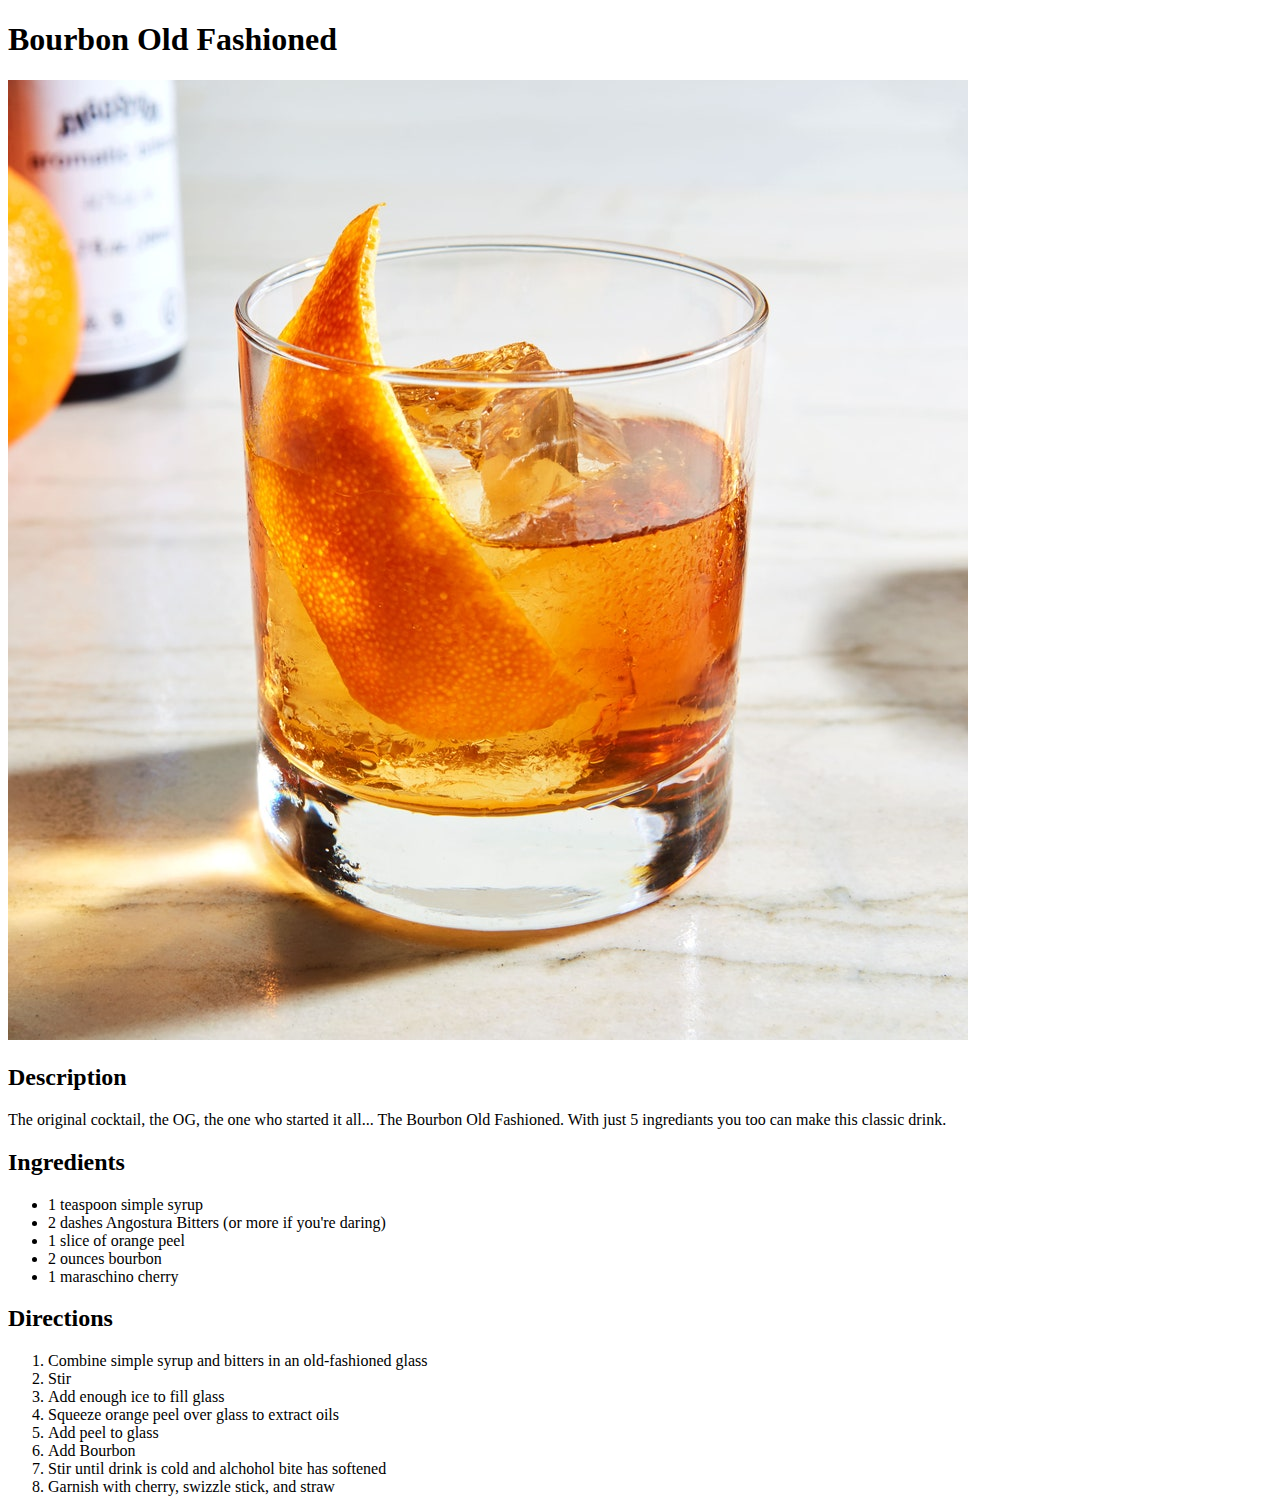
==== recipes/oldfasion.html @ 9a0b0dc4 "Added description and directions to oldfashion.html" ====
<!DOCTYPE html>
<html lang="en">

<head>
<meta charset="UTF-8">
<title>Old Fashioned</title>
</head>

<body>
    <h1>Bourbon Old Fashioned</h1>
    <img src="../img/oldfasion.jpg">
    <h2>Description</h2>
    <p>The original cocktail, the OG, the one who started it all... 
        The Bourbon Old Fashioned. With just 5 ingrediants you too can 
        make this classic drink. </p>
    <h2>Ingredients</h2>
        <ul>
        <li>1 teaspoon simple syrup</li>
        <li>2 dashes Angostura Bitters (or more if you're daring)</li>
        <li>1 slice of orange peel</li>
        <li> 2 ounces bourbon</li>
        <li> 1 maraschino cherry</li>
        </ul>
    <h2>Directions</h2>
        <ol>
        <li>Combine simple syrup and bitters in an old-fashioned glass</li>
        <li>Stir</li>
        <li>Add enough ice to fill glass</li>
        <li>Squeeze orange peel over glass to extract oils</li>
        <li>Add peel to glass</li>
        <li>Add Bourbon</li>
        <li>Stir until drink is cold and alchohol bite has softened</li>
        <li>Garnish with cherry, swizzle stick, and straw</li>    
        </ol>

</body>

</html>
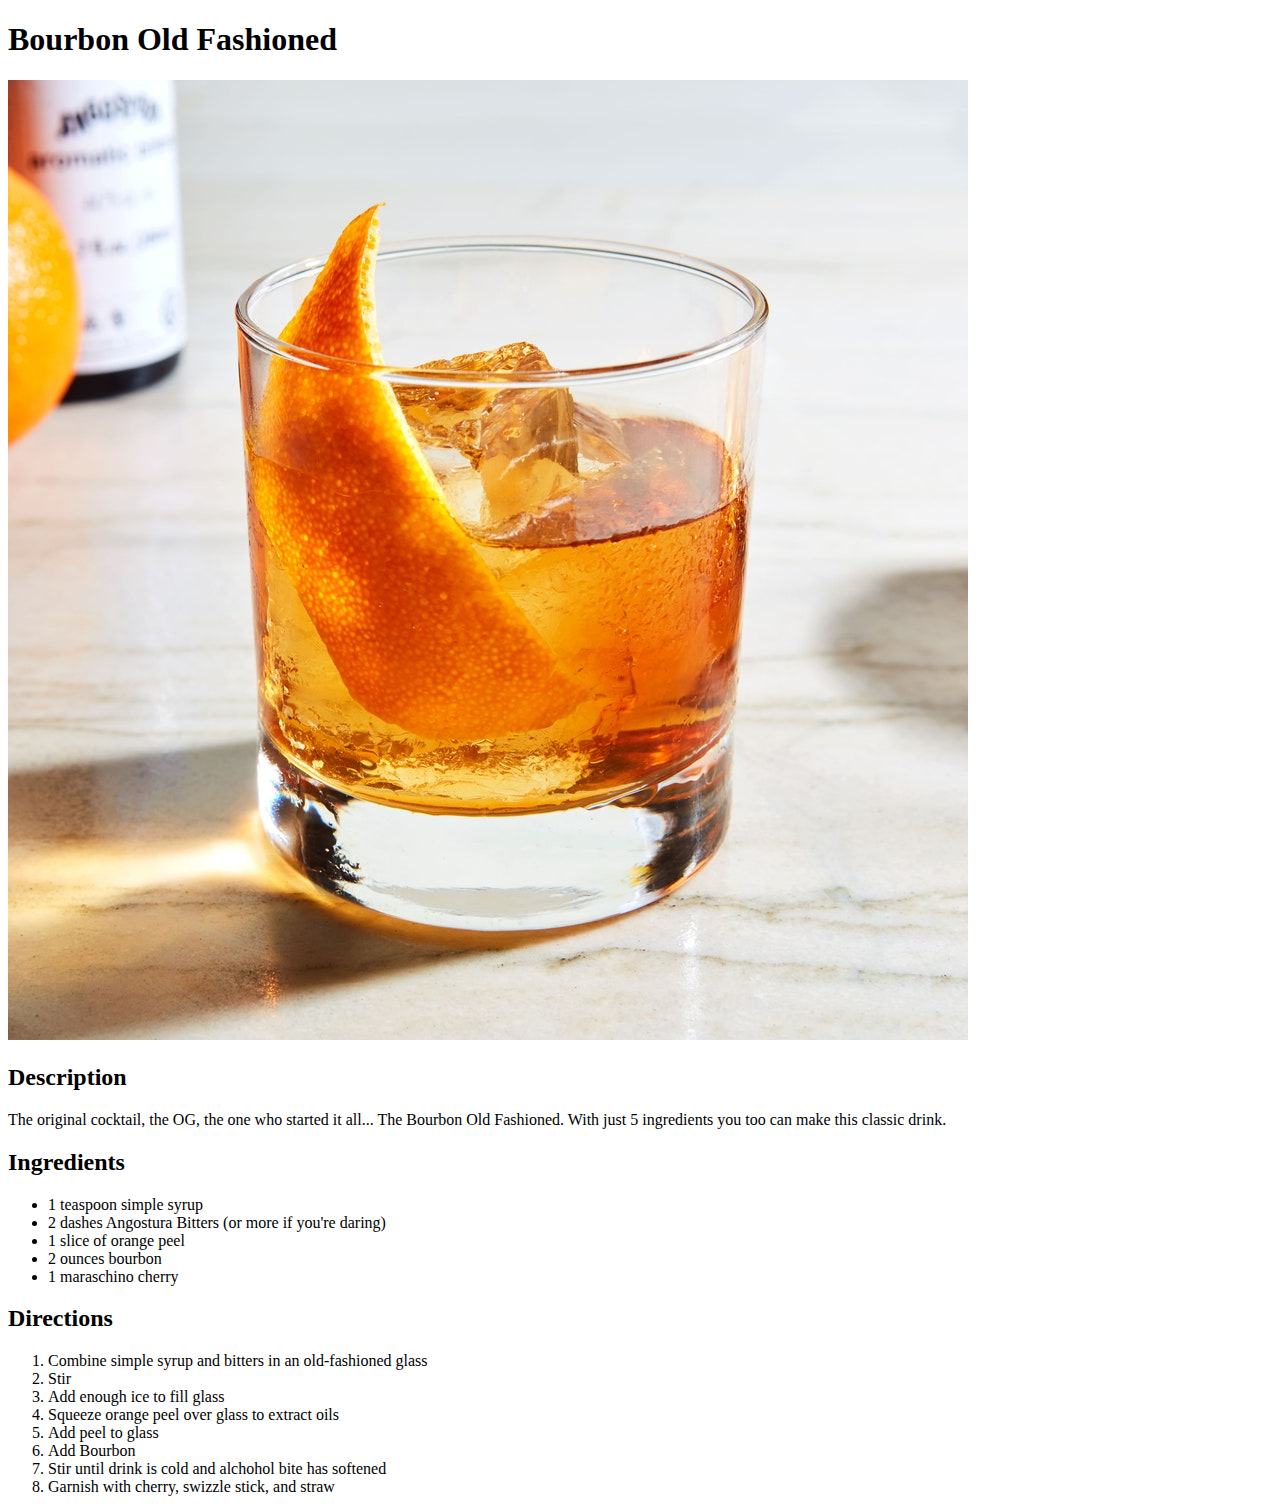
==== commit 71f6d5da: "Created Smashburger img, html, and fixed body tag in index" ====
--- a/recipes/oldfasion.html
+++ b/recipes/oldfasion.html
@@ -11,7 +11,7 @@
     <img src="../img/oldfasion.jpg">
     <h2>Description</h2>
     <p>The original cocktail, the OG, the one who started it all... 
-        The Bourbon Old Fashioned. With just 5 ingrediants you too can 
+        The Bourbon Old Fashioned. With just 5 ingredients you too can 
         make this classic drink. </p>
     <h2>Ingredients</h2>
         <ul>
@@ -23,14 +23,14 @@
         </ul>
     <h2>Directions</h2>
         <ol>
-        <li>Combine simple syrup and bitters in an old-fashioned glass</li>
-        <li>Stir</li>
-        <li>Add enough ice to fill glass</li>
-        <li>Squeeze orange peel over glass to extract oils</li>
-        <li>Add peel to glass</li>
-        <li>Add Bourbon</li>
-        <li>Stir until drink is cold and alchohol bite has softened</li>
-        <li>Garnish with cherry, swizzle stick, and straw</li>    
+            <li>Combine simple syrup and bitters in an old-fashioned glass</li>
+            <li>Stir</li>
+            <li>Add enough ice to fill glass</li>
+            <li>Squeeze orange peel over glass to extract oils</li>
+            <li>Add peel to glass</li>
+            <li>Add Bourbon</li>
+            <li>Stir until drink is cold and alchohol bite has softened</li>
+            <li>Garnish with cherry, swizzle stick, and straw</li>    
         </ol>
 
 </body>
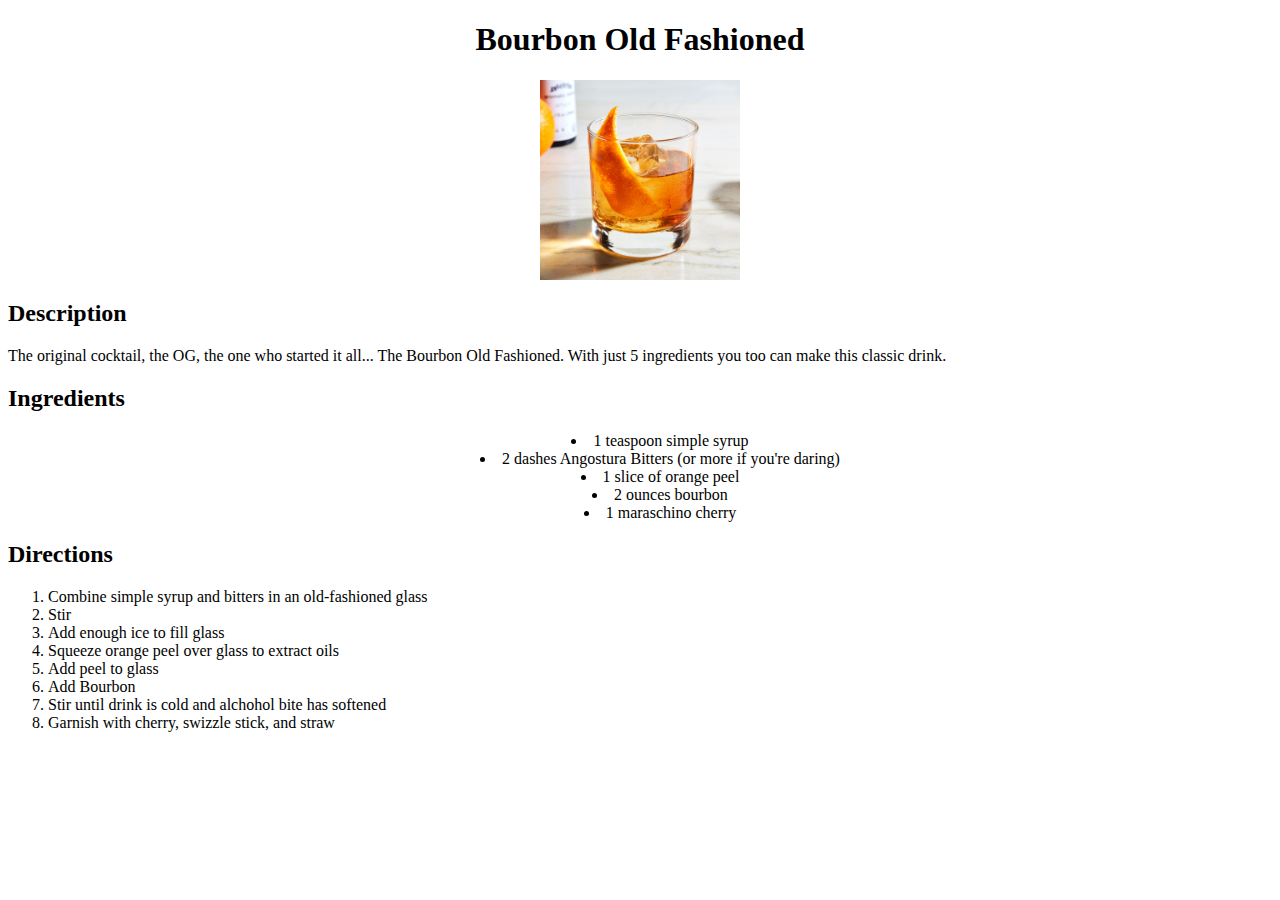
==== commit 5748611c: "modified odins Recipes by creating basic a basic style.css, inserting it into the head of each html " ====
--- a/recipes/oldfasion.html
+++ b/recipes/oldfasion.html
@@ -2,13 +2,14 @@
 <html lang="en">
 
 <head>
-<meta charset="UTF-8">
-<title>Old Fashioned</title>
+    <link rel="stylesheet" href="../style.css"
+    <meta charset="UTF-8">
+    <title>Old Fashioned</title>
 </head>
 
 <body>
-    <h1>Bourbon Old Fashioned</h1>
-    <img src="../img/oldfasion.jpg">
+    <h1 class=title>Bourbon Old Fashioned</h1>
+    <img id="ofimg" src="../img/oldfasion.jpg">
     <h2>Description</h2>
     <p>The original cocktail, the OG, the one who started it all... 
         The Bourbon Old Fashioned. With just 5 ingredients you too can 
@@ -18,8 +19,8 @@
         <li>1 teaspoon simple syrup</li>
         <li>2 dashes Angostura Bitters (or more if you're daring)</li>
         <li>1 slice of orange peel</li>
-        <li> 2 ounces bourbon</li>
-        <li> 1 maraschino cherry</li>
+        <li>2 ounces bourbon</li>
+        <li>1 maraschino cherry</li>
         </ul>
     <h2>Directions</h2>
         <ol>
--- a/style.css
+++ b/style.css
@@ -0,0 +1,25 @@
+.title {
+    text-align: center;
+}
+
+.subtitle {
+    text-align: center;
+}
+
+img {
+    display: block;
+    margin-left: auto;
+    margin-right: auto;
+    width: auto;
+    height: 200px;
+}
+
+ul {
+    text-align: center;
+    list-style-position: inside;
+}
+
+
+
+
+
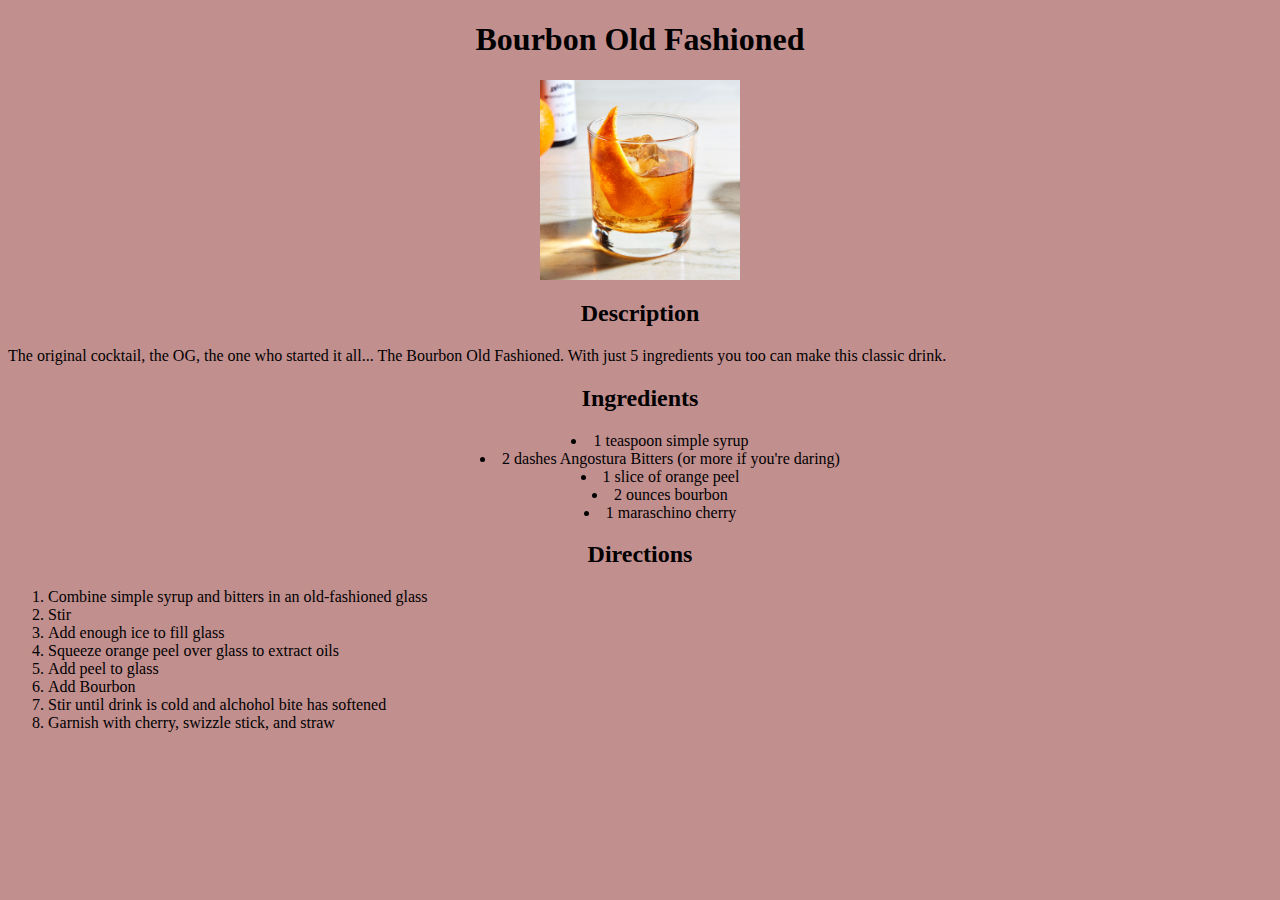
==== commit fcaf8387: "Added css to Odin recipes individual html pages" ====
--- a/recipes/oldfasion.html
+++ b/recipes/oldfasion.html
@@ -10,11 +10,11 @@
 <body>
     <h1 class=title>Bourbon Old Fashioned</h1>
     <img id="ofimg" src="../img/oldfasion.jpg">
-    <h2>Description</h2>
+    <h2 class="desc">Description</h2>
     <p>The original cocktail, the OG, the one who started it all... 
         The Bourbon Old Fashioned. With just 5 ingredients you too can 
         make this classic drink. </p>
-    <h2>Ingredients</h2>
+    <h2 class="ing">Ingredients</h2>
         <ul>
         <li>1 teaspoon simple syrup</li>
         <li>2 dashes Angostura Bitters (or more if you're daring)</li>
@@ -22,7 +22,7 @@
         <li>2 ounces bourbon</li>
         <li>1 maraschino cherry</li>
         </ul>
-    <h2>Directions</h2>
+    <h2 class="dir">Directions</h2>
         <ol>
             <li>Combine simple syrup and bitters in an old-fashioned glass</li>
             <li>Stir</li>
--- a/style.css
+++ b/style.css
@@ -1,10 +1,7 @@
-.title {
+.title, .desc, .ing, .dir, .subtitle {
     text-align: center;
 }
 
-.subtitle {
-    text-align: center;
-}
 
 img {
     display: block;
@@ -16,10 +13,11 @@
 
 ul {
     text-align: center;
-    list-style-position: inside;
+    list-style-position: inside ;
+}
+
+body {
+    background-color: rgb(194, 143, 143);
 }
 
 
-
-
-
